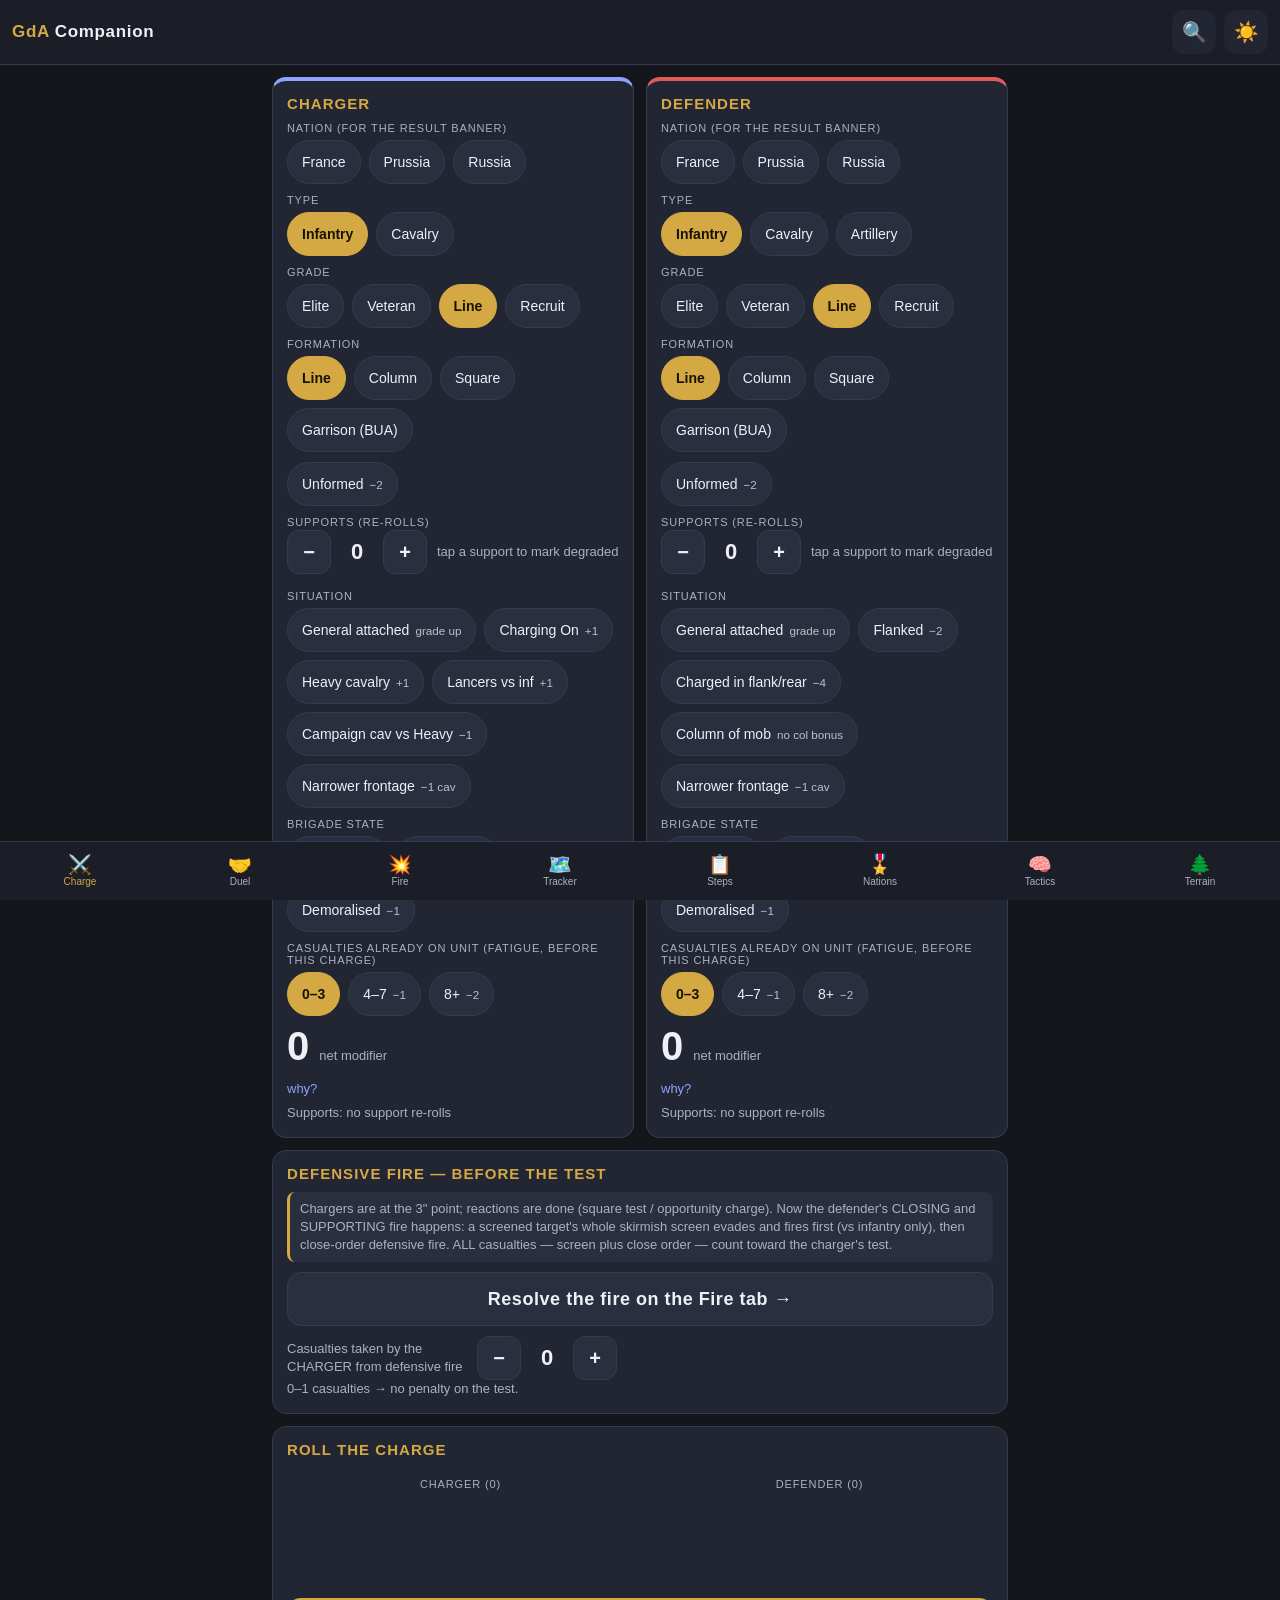
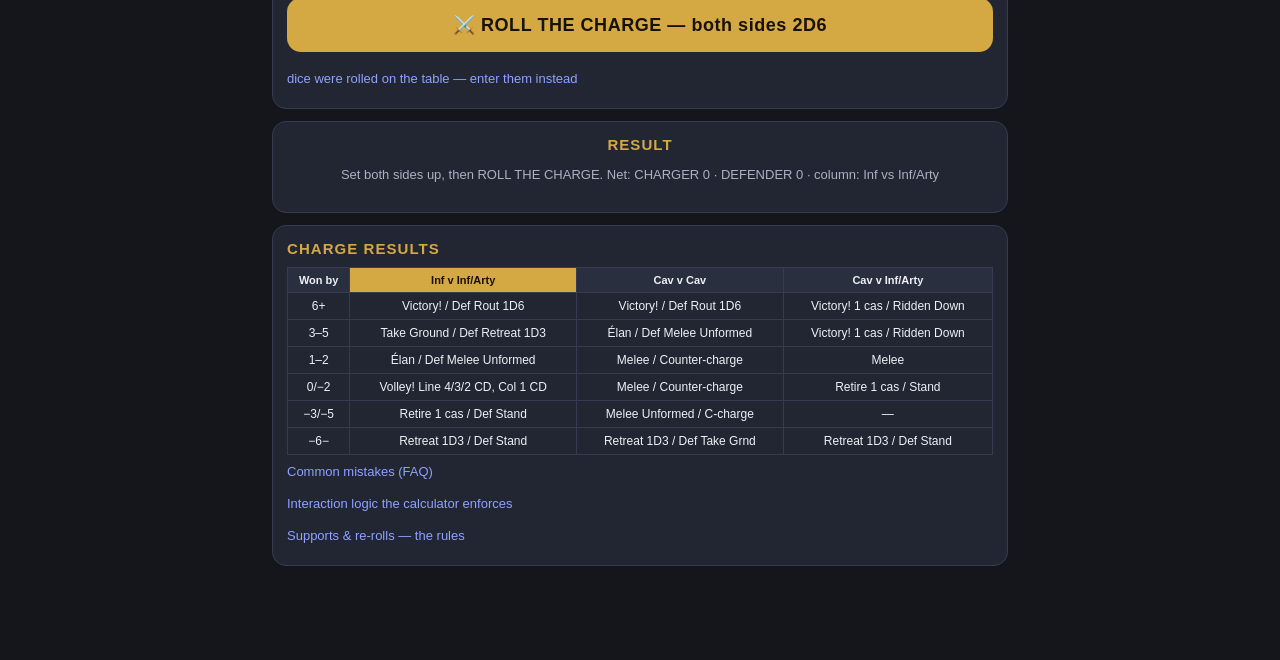
==== index.html @ 2d24d23c "Two explicit post-charge resets: SAME troops (fresh dice, setups kept - Charge On / echelon attacks)" ====
﻿<!DOCTYPE html>
<html lang="en" data-theme="dark">
<head>
<meta charset="utf-8">
<meta name="viewport" content="width=device-width, initial-scale=1, viewport-fit=cover, user-scalable=no">
<meta name="theme-color" content="#14161c">
<title>GdA Companion</title>
<link rel="stylesheet" href="css/app.css?v=11">
<link rel="manifest" href="manifest.webmanifest">
<link rel="apple-touch-icon" href="img/apple-touch-icon.png">
<link rel="icon" type="image/png" sizes="192x192" href="img/icon-192.png">
<meta name="apple-mobile-web-app-capable" content="yes">
<meta name="apple-mobile-web-app-status-bar-style" content="black-translucent">
<meta name="apple-mobile-web-app-title" content="GdA">
</head>
<body>
<header id="hdr">
  <h1><b>GdA</b> Companion</h1>
  <button id="searchbtn" class="iconbtn" aria-label="Search">🔍</button>
  <button id="themebtn" class="iconbtn" aria-label="Theme">☀️</button>
</header>

<main>
  <section class="tab" id="tab-charge"></section>
  <section class="tab" id="tab-rolloff"></section>
  <section class="tab" id="tab-fire"></section>
  <section class="tab" id="tab-tracker"></section>
  <section class="tab" id="tab-procedures"></section>
  <section class="tab" id="tab-nations"></section>
  <section class="tab" id="tab-tactics"></section>
  <section class="tab" id="tab-terrain"></section>
</main>

<nav id="tabbar" aria-label="Tabs"></nav>

<div id="searchpanel">
  <header>
    <input id="searchinput" type="search" placeholder="Search rules, tactics, terrain…" autocomplete="off">
    <button id="searchclose" class="iconbtn" aria-label="Close">✕</button>
  </header>
  <div id="searchresults"></div>
</div>

<div id="theatre"></div>

<script src="js/vendor/qrcode-gen.js?v=11"></script>
<script src="js/vendor/jsqr.js?v=11"></script>
<script src="js/data.js?v=11"></script>
<script src="scenarios/hochberg.js?v=11"></script>
<script src="js/app.js?v=11"></script>
<script src="js/pair.js?v=11"></script>
<script src="js/charge.js?v=11"></script>
<script src="js/melee.js?v=11"></script>
<script src="js/rolloff.js?v=11"></script>
<script src="js/fire.js?v=11"></script>
<script src="js/tracker.js?v=11"></script>
<script src="js/content.js?v=11"></script>
<script>
// PWA: offline cache + home-screen install. file:// has no SW support —
// the app still works there, just without the offline cache layer.
if ("serviceWorker" in navigator && location.protocol !== "file:") {
  window.addEventListener("load", () => navigator.serviceWorker.register("sw.js").catch(() => {}));
}
</script>
</body>
</html>
---- css/app.css ----
/* GdA Companion — phone-first, dark default, 44px touch targets */
:root {
  --bg: #14161c; --bg2: #1b1e27; --card: #222633; --card2: #2a2f40;
  --ink: #eef0f6; --ink2: #aab1c5; --line: #353b50;
  --accent: #d4a843; --accent2: #8ea2ff;
  --good: #58c98a; --bad: #e25b5b; --warn: #e2a64f;
  --fr: #4a6fd4; --al: #444; --ru: #2e8b57;
  --radius: 14px; --tabh: 58px;
}
[data-theme="light"] {
  --bg: #f2f1ec; --bg2: #e9e7df; --card: #ffffff; --card2: #f4f2ea;
  --ink: #23252c; --ink2: #5a5f70; --line: #d8d4c8;
  --accent: #9a7415; --accent2: #3650c4;
}
* { box-sizing: border-box; -webkit-tap-highlight-color: transparent; }
html, body { margin: 0; padding: 0; background: var(--bg); color: var(--ink);
  font-family: -apple-system, "Segoe UI", Roboto, Helvetica, Arial, sans-serif;
  font-size: 16px; overscroll-behavior: none; }
button { font: inherit; color: inherit; background: none; border: none; cursor: pointer; }

/* ---- header ---- */
#hdr { position: sticky; top: 0; z-index: 30; display: flex; align-items: center;
  gap: 8px; padding: 10px 12px; background: var(--bg2); border-bottom: 1px solid var(--line); }
#hdr h1 { font-size: 17px; margin: 0; flex: 1; letter-spacing: .04em; }
#hdr h1 b { color: var(--accent); }
.iconbtn { min-width: 44px; min-height: 44px; border-radius: 12px; display: flex;
  align-items: center; justify-content: center; font-size: 20px; background: var(--card); }
.iconbtn:active { transform: scale(.93); }

/* ---- tab bar ---- */
#tabbar { position: fixed; bottom: 0; left: 0; right: 0; z-index: 30; display: flex;
  background: var(--bg2); border-top: 1px solid var(--line);
  padding-bottom: env(safe-area-inset-bottom); overflow-x: auto; }
#tabbar button { flex: 1 0 12.5%; min-width: 46px; min-height: var(--tabh);
  display: flex; flex-direction: column; align-items: center; justify-content: center;
  gap: 2px; font-size: 10px; color: var(--ink2); }
#tabbar button .ti { font-size: 19px; line-height: 1; }
#tabbar button.on { color: var(--accent); }

/* ---- layout ---- */
main { padding: 12px 12px calc(var(--tabh) + 24px + env(safe-area-inset-bottom)); max-width: 760px; margin: 0 auto; }
.tab { display: none; }
.tab.on { display: block; animation: fadein .15s ease; }
@keyframes fadein { from { opacity: 0; transform: translateY(4px); } to { opacity: 1; } }

.card { background: var(--card); border: 1px solid var(--line); border-radius: var(--radius);
  padding: 14px; margin-bottom: 12px; }
.card h2 { margin: 0 0 10px; font-size: 15px; text-transform: uppercase; letter-spacing: .07em; color: var(--accent); }
.card h3 { margin: 12px 0 6px; font-size: 14px; }
.sub { color: var(--ink2); font-size: 13px; line-height: 1.45; }
.note { background: var(--card2); border-left: 3px solid var(--accent); border-radius: 8px;
  padding: 8px 10px; font-size: 13px; color: var(--ink2); margin: 8px 0; line-height: 1.4; }
.badge-verify { display: inline-block; background: var(--warn); color: #1c1505; font-size: 11px;
  font-weight: 700; border-radius: 7px; padding: 2px 7px; margin-left: 6px; vertical-align: middle; }

/* ---- chips ---- */
.chips { display: flex; flex-wrap: wrap; gap: 8px; margin: 6px 0 10px; }
.chip { min-height: 44px; padding: 8px 14px; border-radius: 999px; background: var(--card2);
  border: 1.5px solid var(--line); font-size: 14px; display: inline-flex; align-items: center; gap: 6px; }
.chip.on { background: var(--accent); border-color: var(--accent); color: #181203; font-weight: 700; }
.chip.neg.on { background: var(--bad); border-color: var(--bad); color: #fff; }
.chip small { opacity: .75; font-weight: 400; }
.grouplabel { font-size: 11px; text-transform: uppercase; letter-spacing: .08em; color: var(--ink2); margin: 10px 0 2px; }

/* ---- steppers ---- */
.step { display: inline-flex; align-items: center; gap: 4px; }
.step button { width: 44px; height: 44px; border-radius: 12px; background: var(--card2);
  border: 1.5px solid var(--line); font-size: 20px; font-weight: 700; }
.step button:active { transform: scale(.92); }
.step .v { min-width: 44px; text-align: center; font-size: 22px; font-weight: 800; font-variant-numeric: tabular-nums; }

/* ---- charge calc ---- */
.duelgrid { display: grid; grid-template-columns: 1fr; gap: 12px; }
@media (min-width: 640px) { .duelgrid { grid-template-columns: 1fr 1fr; } }
.sidecard { border-top: 4px solid var(--accent2); }
.sidecard.def { border-top-color: var(--bad); }
.netmod { font-size: 40px; font-weight: 900; font-variant-numeric: tabular-nums; line-height: 1; }
.netrow { display: flex; align-items: baseline; gap: 10px; margin: 6px 0; }
.whylist { font-size: 13px; color: var(--ink2); margin: 4px 0 0; padding-left: 0; list-style: none; }
.whylist li { display: flex; justify-content: space-between; gap: 8px; padding: 3px 0; border-bottom: 1px dashed var(--line); }
.whylist li b { font-variant-numeric: tabular-nums; }
details summary { cursor: pointer; min-height: 32px; display: flex; align-items: center; font-size: 13px; color: var(--accent2); }

.resultpanel { text-align: center; }
.bigdiff { font-size: 52px; font-weight: 900; line-height: 1.05; }
.outcome { font-size: 21px; font-weight: 800; margin: 8px 0; line-height: 1.3; }
.outcome.good { color: var(--good); } .outcome.bad { color: var(--bad); }

/* charge results table */
table.cr { width: 100%; border-collapse: collapse; font-size: 12px; }
table.cr th, table.cr td { border: 1px solid var(--line); padding: 6px 4px; text-align: center; }
table.cr th { background: var(--card2); font-size: 11px; }
table.cr td.hl, table.cr th.hl { background: var(--accent); color: #181203; font-weight: 800; }
table.cr tr.hl td { background: var(--card2); }
table.cr tr.hl td.hl { background: var(--accent); }

/* ---- wheels (scroll-snap pickers) ---- */
.wheelrow { display: flex; gap: 10px; flex-wrap: wrap; }
.wheelbox { text-align: center; }
.wheelbox .wl { font-size: 11px; color: var(--ink2); text-transform: uppercase; letter-spacing: .06em; margin-bottom: 4px; }
.wheel { height: 132px; width: 76px; overflow-y: auto; scroll-snap-type: y mandatory;
  border: 1.5px solid var(--line); border-radius: 12px; background: var(--card2);
  position: relative; scrollbar-width: none; }
.wheel::-webkit-scrollbar { display: none; }
.wheel .pad { height: 44px; }
.wheel .opt { height: 44px; display: flex; align-items: center; justify-content: center;
  scroll-snap-align: center; font-size: 19px; font-weight: 700; color: var(--ink2); font-variant-numeric: tabular-nums; }
.wheelbox .sel { margin-top: 4px; font-weight: 800; color: var(--accent); }
.wheelwrap { position: relative; }
.wheelwrap::after { content: ""; position: absolute; left: 4px; right: 4px; top: 44px; height: 44px;
  border-top: 1.5px solid var(--accent); border-bottom: 1.5px solid var(--accent);
  border-radius: 6px; pointer-events: none; opacity: .55; }

/* ---- dice ---- */
.dicepair { display: flex; gap: 18px; justify-content: center; perspective: 700px; min-height: 80px; align-items: center; }
.die { width: 64px; height: 64px; position: relative; transform-style: preserve-3d;
  transition: transform .55s cubic-bezier(.2, .85, .3, 1.15); }
.die .face { position: absolute; width: 64px; height: 64px; background: #f6f3ea; border-radius: 12px;
  border: 1px solid #c9c2ad; display: grid; grid-template: repeat(3, 1fr) / repeat(3, 1fr); padding: 9px; }
.die.red .face { background: #b03434; border-color: #7d1f1f; }
.die .pip { width: 11px; height: 11px; border-radius: 50%; background: #23252c; place-self: center; }
.die.red .pip { background: #fff; }
.die .f1 { transform: rotateY(0deg) translateZ(32px); }
.die .f2 { transform: rotateY(90deg) translateZ(32px); }
.die .f3 { transform: rotateX(90deg) translateZ(32px); }
.die .f4 { transform: rotateX(-90deg) translateZ(32px); }
.die .f5 { transform: rotateY(-90deg) translateZ(32px); }
.die .f6 { transform: rotateY(180deg) translateZ(32px); }
.die.rrmark::after { content: "−1"; position: absolute; top: -10px; right: -10px; background: var(--bad);
  color: #fff; font-size: 11px; font-weight: 800; border-radius: 8px; padding: 1px 5px; z-index: 2; }

.totalbig { font-size: 56px; font-weight: 900; text-align: center; font-variant-numeric: tabular-nums; line-height: 1; }
.totalsub { text-align: center; color: var(--ink2); font-size: 13px; }

.token { display: inline-flex; align-items: center; gap: 5px; min-height: 44px; padding: 6px 12px;
  border-radius: 12px; background: var(--card2); border: 1.5px dashed var(--accent); font-size: 13px; font-weight: 700; }
.token.spent { opacity: .35; border-style: solid; text-decoration: line-through; }
.token .mini { width: 18px; height: 18px; border-radius: 4px; background: #f6f3ea; border: 1px solid #c9c2ad; }

.bigbtn { display: block; width: 100%; min-height: 54px; border-radius: var(--radius); font-size: 18px;
  font-weight: 800; background: var(--accent); color: #181203; margin: 10px 0; letter-spacing: .03em; }
.bigbtn:active { transform: scale(.98); }
.bigbtn.alt { background: var(--card2); color: var(--ink); border: 1.5px solid var(--line); }
.bigbtn.danger { background: var(--bad); color: #fff; }
.bigbtn[disabled] { opacity: .4; }

/* segmented */
.seg { display: flex; gap: 6px; flex-wrap: wrap; margin: 8px 0; }
.seg button { flex: 1 1 auto; min-height: 48px; border-radius: 12px; background: var(--card2);
  border: 1.5px solid var(--line); font-size: 13px; font-weight: 700; padding: 4px 8px; }
.seg button.on { background: var(--accent2); border-color: var(--accent2); color: #fff; }

/* ---- theatre overlay ---- */
#theatre { position: fixed; inset: 0; z-index: 60; background: rgba(10, 11, 16, .94);
  display: none; align-items: center; justify-content: center; padding: 18px; }
#theatre.on { display: flex; }
.theatrecard { max-width: 430px; width: 100%; text-align: center; background: var(--card);
  border: 1px solid var(--line); border-radius: 20px; padding: 22px 16px; max-height: 92vh; overflow-y: auto; }
.theatrecard .burst { width: 190px; height: 190px; margin: 0 auto; border-radius: 50%;
  display: flex; align-items: center; justify-content: center;
  background: radial-gradient(circle, var(--burst, #4a6fd4) 0%, transparent 70%); }
.theatrecard svg { width: 150px; height: 150px; }
.vbanner { font-size: 34px; font-weight: 900; letter-spacing: .05em; margin: 8px 0 2px; }
.vbanner.win { color: var(--good); } .vbanner.lose { color: var(--bad); }
.vresult { font-size: 19px; font-weight: 800; margin: 10px 0; line-height: 1.35; }

/* ---- tracker ---- */
.turnrow { display: flex; align-items: center; justify-content: space-between; gap: 8px; }
.turnnum { font-size: 46px; font-weight: 900; font-variant-numeric: tabular-nums; }
.trigbanner { background: var(--accent); color: #181203; font-weight: 800; border-radius: 10px;
  padding: 10px 12px; margin: 10px 0; font-size: 14px; line-height: 1.35; }
.trigbanner.flash { animation: flash 1s ease infinite alternate; }
@keyframes flash { from { opacity: 1; } to { opacity: .55; } }
.tally { display: flex; align-items: center; gap: 10px; }
.tally .num { font-size: 40px; font-weight: 900; min-width: 60px; text-align: center; font-variant-numeric: tabular-nums; }
.tally .num.warn { color: var(--warn); } .tally .num.danger { color: var(--bad); }
.pip-cais { width: 26px; height: 26px; border-radius: 50%; border: 2px solid var(--accent); display: inline-block; margin-right: 6px; }
.pip-cais.spent { background: var(--accent); opacity: .35; }
.objcard { border-left: 4px solid var(--line); }
.objcard.French { border-left-color: var(--fr); }
.objcard.Allied { border-left-color: var(--good); }
.objcard.Contested { border-left-color: var(--warn); }

/* walker */
.walkstep { min-height: 120px; }
.walkstep .sn { color: var(--accent); font-weight: 800; font-size: 12px; letter-spacing: .08em; }
.walkstep h3 { font-size: 19px; margin: 6px 0; }
.walkerr { background: rgba(226, 91, 91, .12); border-left: 3px solid var(--bad); border-radius: 8px;
  padding: 8px 10px; font-size: 13px; margin-top: 8px; }
.walkerr b { color: var(--bad); }

table.ft { width: 100%; border-collapse: collapse; font-size: 13px; margin: 8px 0; }
table.ft th, table.ft td { border: 1px solid var(--line); padding: 7px 4px; text-align: center; }
table.ft th { background: var(--card2); }
td.r-Obey { color: var(--good); font-weight: 700; }
td.r-Rally { color: var(--accent2); font-weight: 700; }
td.r-Retire { color: var(--warn); font-weight: 700; }
td.r-Sauve { color: var(--bad); font-weight: 800; }

/* search */
#searchpanel { position: fixed; inset: 0; z-index: 50; background: var(--bg); display: none; flex-direction: column; }
#searchpanel.on { display: flex; }
#searchpanel header { display: flex; gap: 8px; padding: 10px 12px; background: var(--bg2); border-bottom: 1px solid var(--line); }
#searchpanel input { flex: 1; min-height: 44px; border-radius: 12px; border: 1.5px solid var(--line);
  background: var(--card); color: var(--ink); padding: 0 14px; font-size: 16px; }
#searchresults { overflow-y: auto; padding: 12px; }
.sres { display: block; width: 100%; text-align: left; background: var(--card); border: 1px solid var(--line);
  border-radius: 12px; padding: 12px; margin-bottom: 8px; }
.sres .where { font-size: 11px; color: var(--accent); text-transform: uppercase; letter-spacing: .07em; }
.sres mark { background: var(--accent); color: #181203; border-radius: 3px; padding: 0 2px; }

.hl-card { animation: hlc 1.6s ease 2; }
@keyframes hlc { 0%, 100% { box-shadow: none; } 40% { box-shadow: 0 0 0 3px var(--accent); } }

.logrow { font-size: 13px; border-bottom: 1px dashed var(--line); padding: 8px 0; }
.logrow .lr-dice { font-weight: 800; font-variant-numeric: tabular-nums; }
.logrow.voided { opacity: .45; text-decoration: line-through; }

.flagrow { display: flex; align-items: center; gap: 10px; min-height: 44px; }
.toggle { width: 52px; height: 30px; border-radius: 999px; background: var(--card2);
  border: 1.5px solid var(--line); position: relative; flex: 0 0 auto; }
.toggle::after { content: ""; position: absolute; top: 2px; left: 2px; width: 22px; height: 22px;
  border-radius: 50%; background: var(--ink2); transition: left .15s; }
.toggle.on { background: var(--accent); border-color: var(--accent); }
.toggle.on::after { left: 26px; background: #181203; }
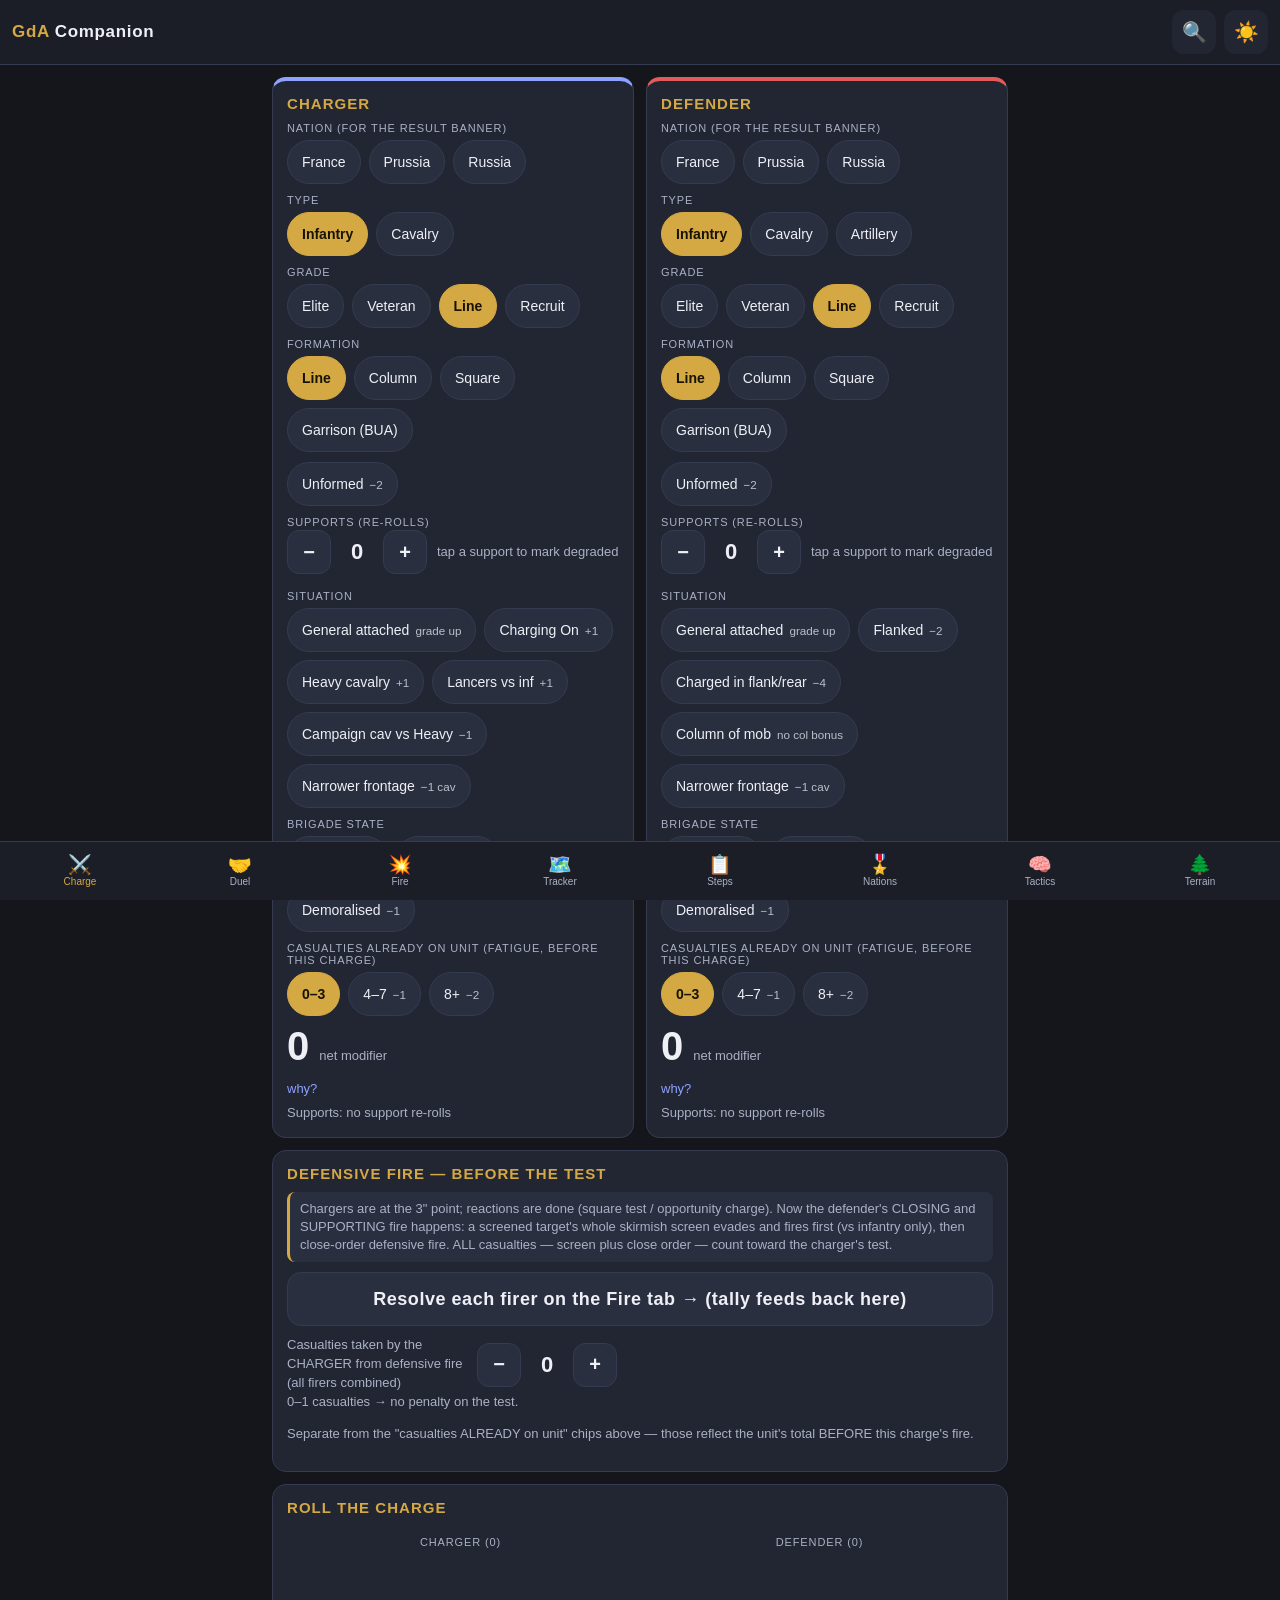
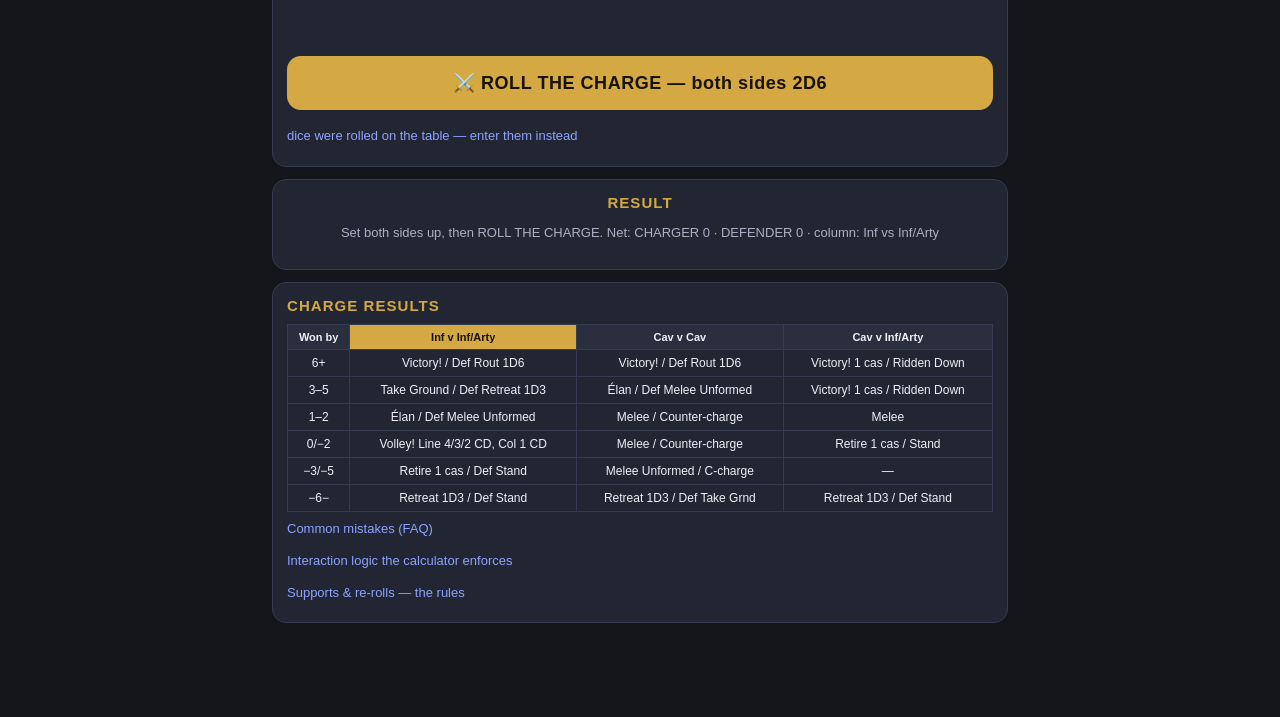
==== commit 3298398d: "Defensive-fire tally (Andy): each firer's volley (closing infantry, supporting battery, skirmishers)" ====
--- a/index.html
+++ b/index.html
@@ -5,7 +5,7 @@
 <meta name="viewport" content="width=device-width, initial-scale=1, viewport-fit=cover, user-scalable=no">
 <meta name="theme-color" content="#14161c">
 <title>GdA Companion</title>
-<link rel="stylesheet" href="css/app.css?v=11">
+<link rel="stylesheet" href="css/app.css?v=14">
 <link rel="manifest" href="manifest.webmanifest">
 <link rel="apple-touch-icon" href="img/apple-touch-icon.png">
 <link rel="icon" type="image/png" sizes="192x192" href="img/icon-192.png">
@@ -43,18 +43,18 @@
 
 <div id="theatre"></div>
 
-<script src="js/vendor/qrcode-gen.js?v=11"></script>
-<script src="js/vendor/jsqr.js?v=11"></script>
-<script src="js/data.js?v=11"></script>
-<script src="scenarios/hochberg.js?v=11"></script>
-<script src="js/app.js?v=11"></script>
-<script src="js/pair.js?v=11"></script>
-<script src="js/charge.js?v=11"></script>
-<script src="js/melee.js?v=11"></script>
-<script src="js/rolloff.js?v=11"></script>
-<script src="js/fire.js?v=11"></script>
-<script src="js/tracker.js?v=11"></script>
-<script src="js/content.js?v=11"></script>
+<script src="js/vendor/qrcode-gen.js?v=14"></script>
+<script src="js/vendor/jsqr.js?v=14"></script>
+<script src="js/data.js?v=14"></script>
+<script src="scenarios/hochberg.js?v=14"></script>
+<script src="js/app.js?v=14"></script>
+<script src="js/pair.js?v=14"></script>
+<script src="js/charge.js?v=14"></script>
+<script src="js/melee.js?v=14"></script>
+<script src="js/rolloff.js?v=14"></script>
+<script src="js/fire.js?v=14"></script>
+<script src="js/tracker.js?v=14"></script>
+<script src="js/content.js?v=14"></script>
 <script>
 // PWA: offline cache + home-screen install. file:// has no SW support —
 // the app still works there, just without the offline cache layer.
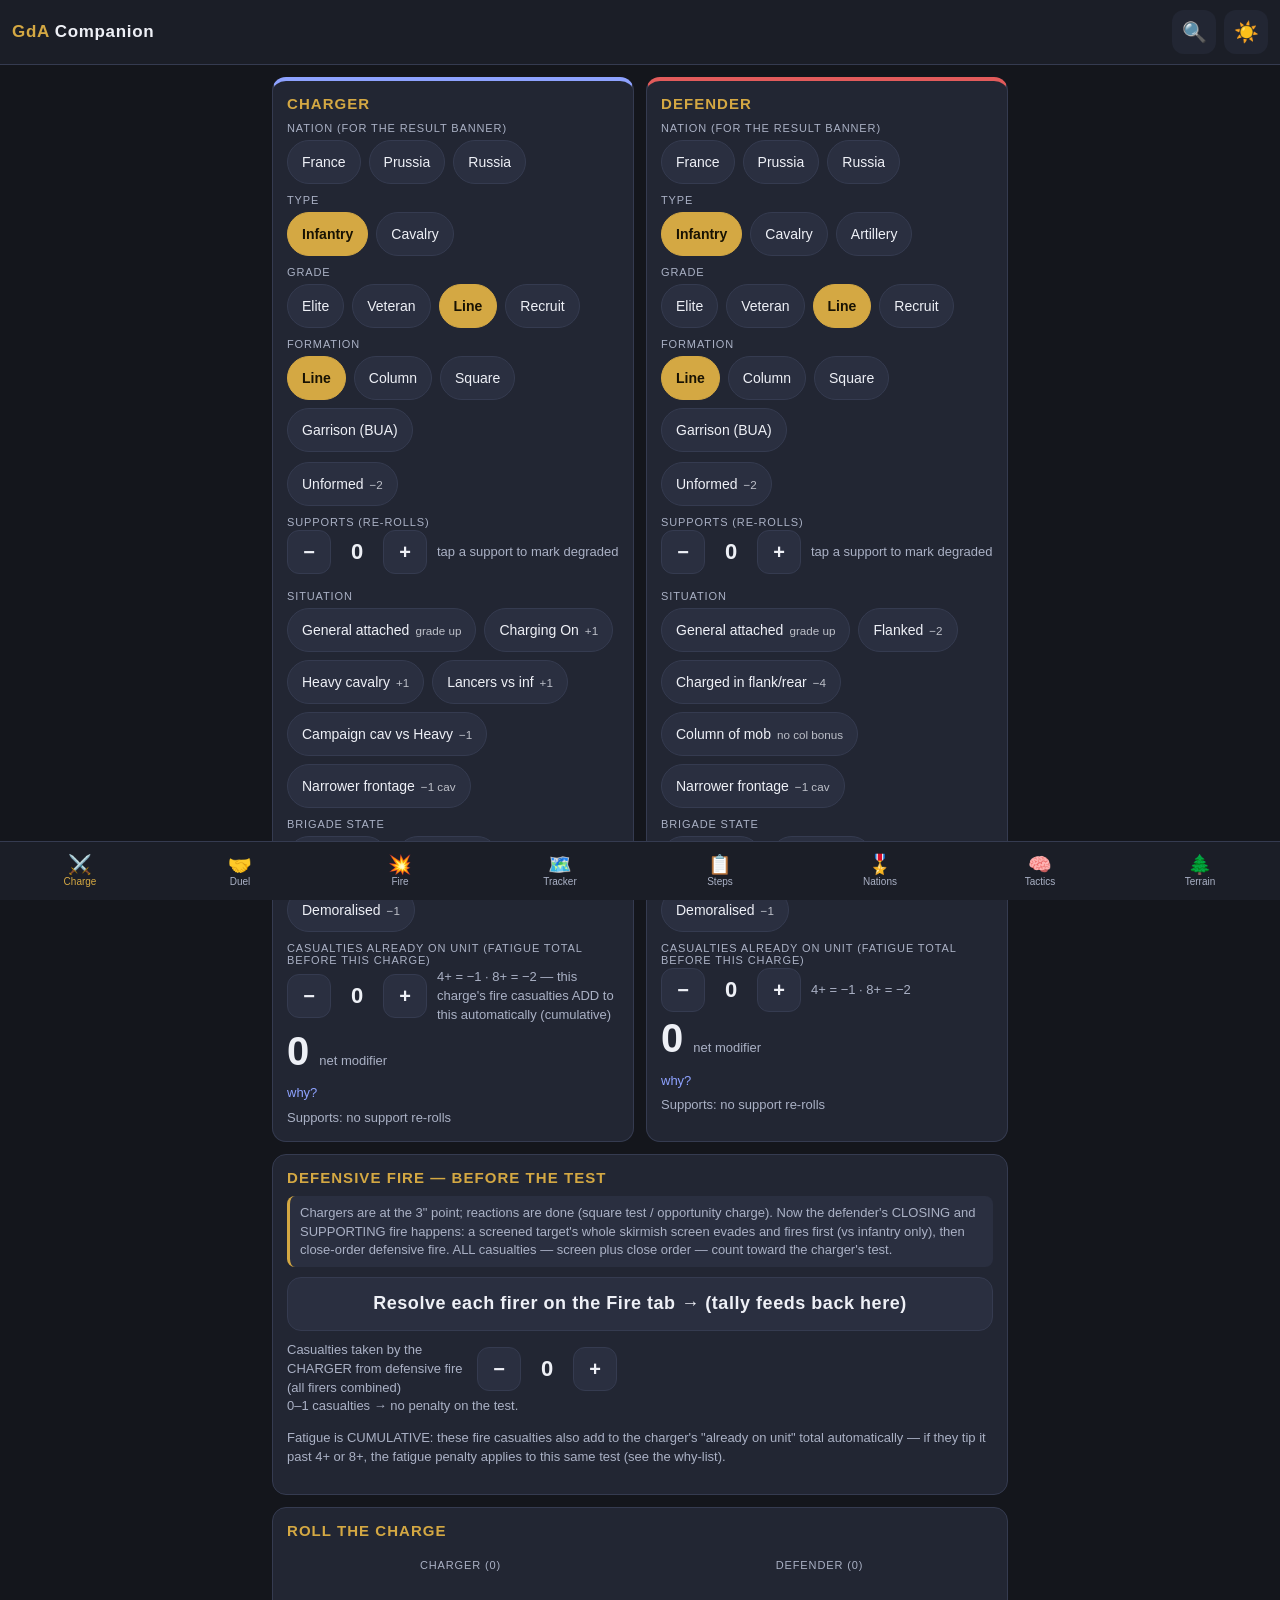
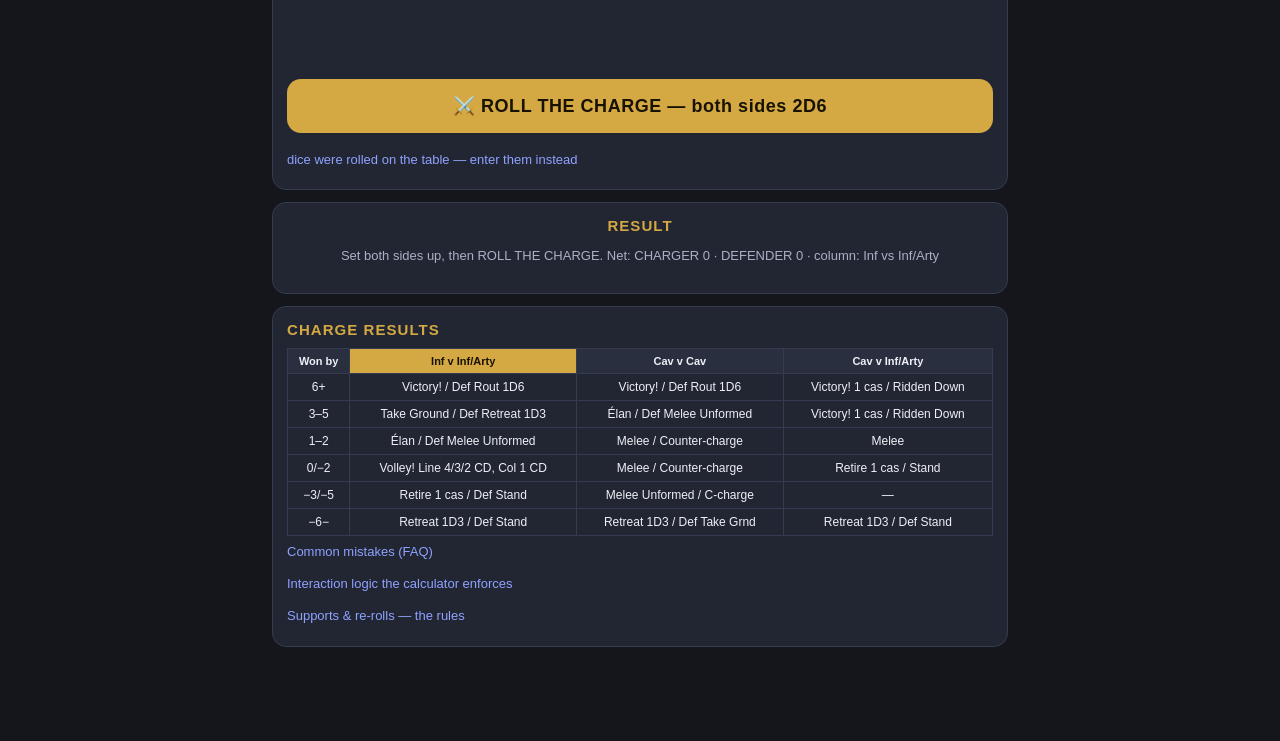
==== commit a22380e8: "Cumulative fatigue (Andy's ruling): 'casualties already on unit' is now a number, and the charger's " ====
--- a/index.html
+++ b/index.html
@@ -5,7 +5,7 @@
 <meta name="viewport" content="width=device-width, initial-scale=1, viewport-fit=cover, user-scalable=no">
 <meta name="theme-color" content="#14161c">
 <title>GdA Companion</title>
-<link rel="stylesheet" href="css/app.css?v=14">
+<link rel="stylesheet" href="css/app.css?v=15">
 <link rel="manifest" href="manifest.webmanifest">
 <link rel="apple-touch-icon" href="img/apple-touch-icon.png">
 <link rel="icon" type="image/png" sizes="192x192" href="img/icon-192.png">
@@ -43,18 +43,18 @@
 
 <div id="theatre"></div>
 
-<script src="js/vendor/qrcode-gen.js?v=14"></script>
-<script src="js/vendor/jsqr.js?v=14"></script>
-<script src="js/data.js?v=14"></script>
-<script src="scenarios/hochberg.js?v=14"></script>
-<script src="js/app.js?v=14"></script>
-<script src="js/pair.js?v=14"></script>
-<script src="js/charge.js?v=14"></script>
-<script src="js/melee.js?v=14"></script>
-<script src="js/rolloff.js?v=14"></script>
-<script src="js/fire.js?v=14"></script>
-<script src="js/tracker.js?v=14"></script>
-<script src="js/content.js?v=14"></script>
+<script src="js/vendor/qrcode-gen.js?v=15"></script>
+<script src="js/vendor/jsqr.js?v=15"></script>
+<script src="js/data.js?v=15"></script>
+<script src="scenarios/hochberg.js?v=15"></script>
+<script src="js/app.js?v=15"></script>
+<script src="js/pair.js?v=15"></script>
+<script src="js/charge.js?v=15"></script>
+<script src="js/melee.js?v=15"></script>
+<script src="js/rolloff.js?v=15"></script>
+<script src="js/fire.js?v=15"></script>
+<script src="js/tracker.js?v=15"></script>
+<script src="js/content.js?v=15"></script>
 <script>
 // PWA: offline cache + home-screen install. file:// has no SW support —
 // the app still works there, just without the offline cache layer.
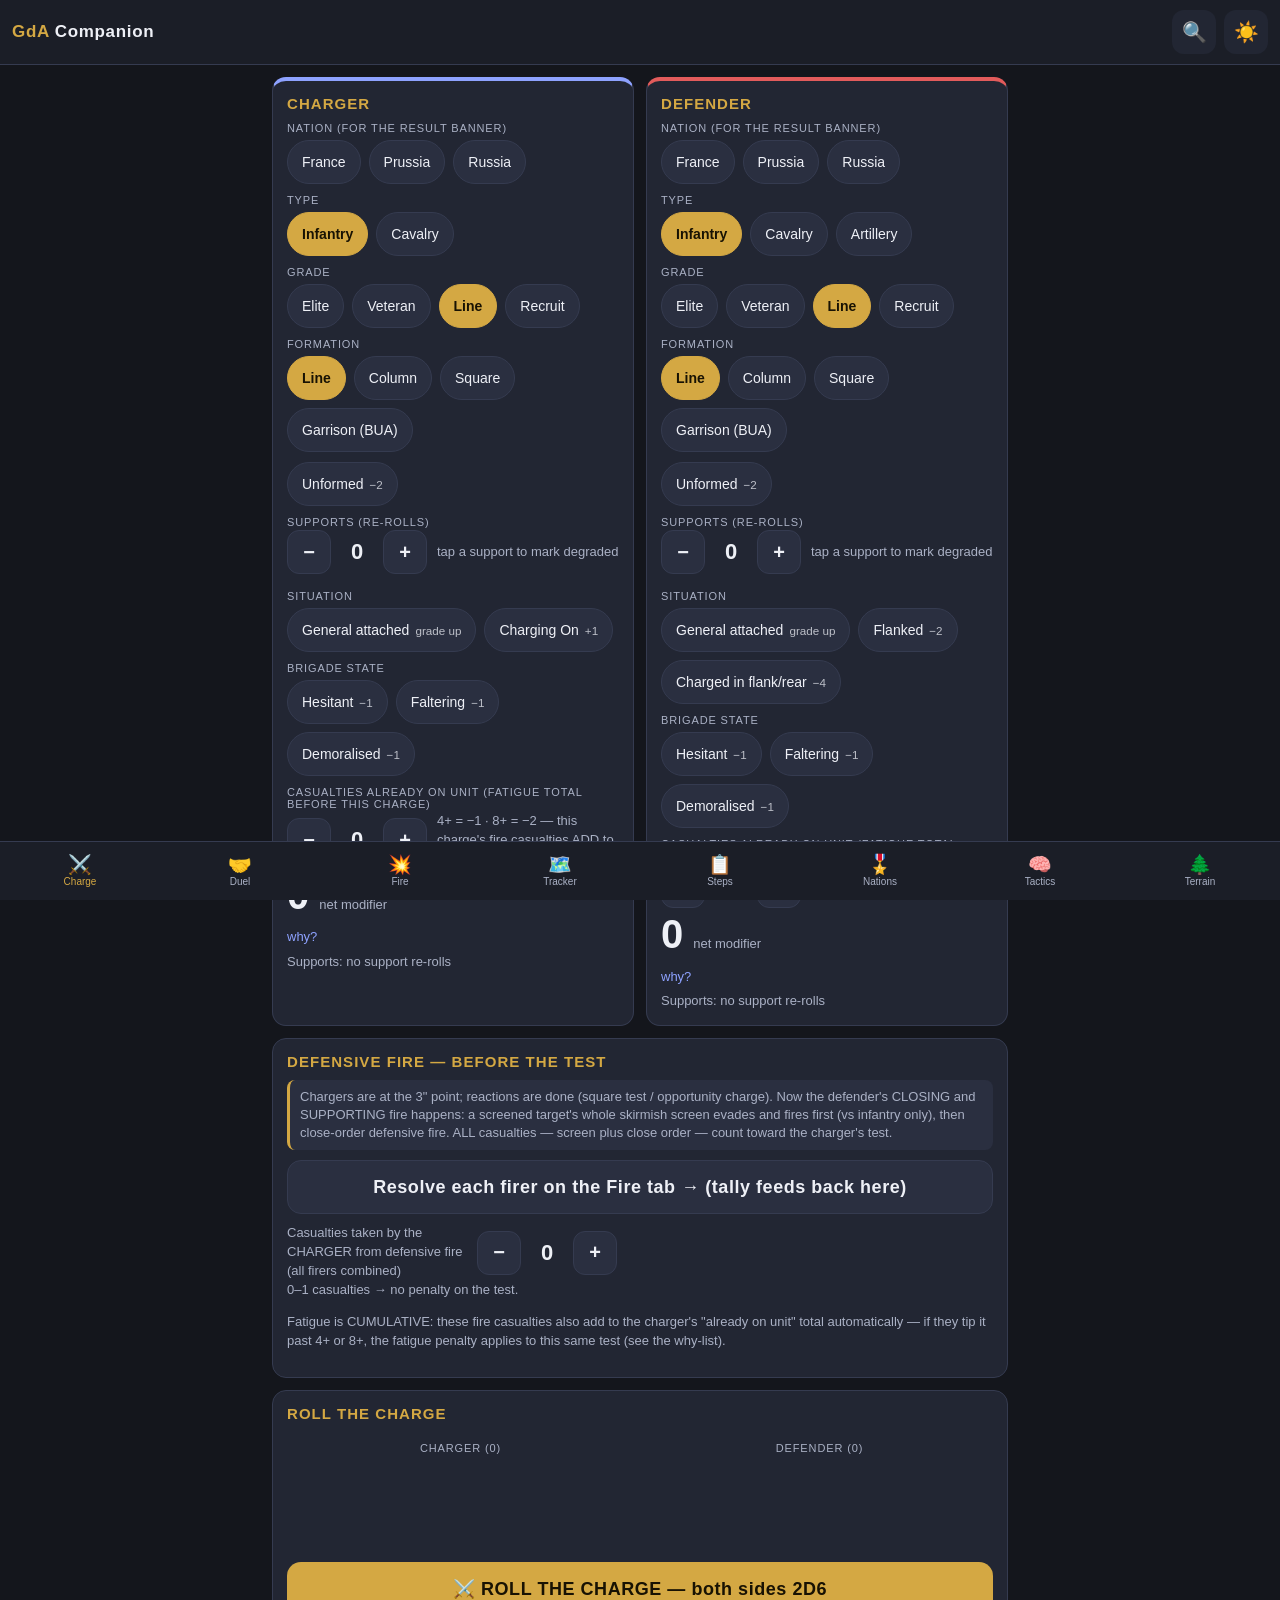
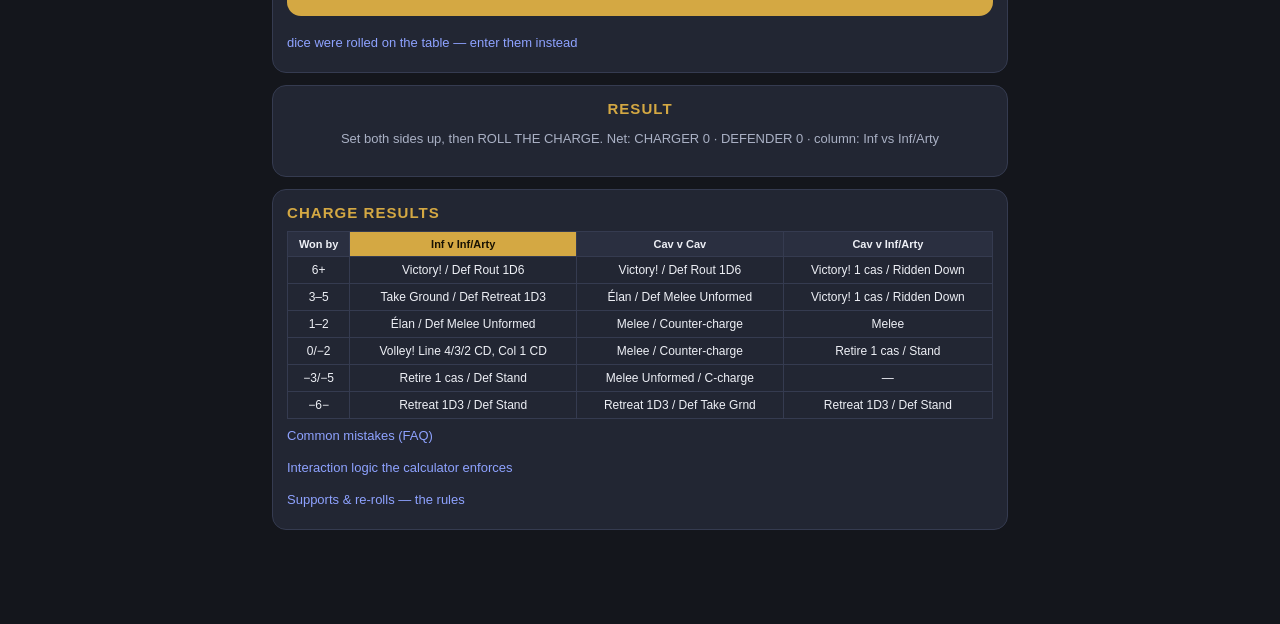
==== commit b6ff7529: "Ease-of-use pass + fill rule gaps from the rulebook PDF (v19) Goal (Andy): make reaching conclusions" ====
--- a/index.html
+++ b/index.html
@@ -5,7 +5,7 @@
 <meta name="viewport" content="width=device-width, initial-scale=1, viewport-fit=cover, user-scalable=no">
 <meta name="theme-color" content="#14161c">
 <title>GdA Companion</title>
-<link rel="stylesheet" href="css/app.css?v=15">
+<link rel="stylesheet" href="css/app.css?v=19">
 <link rel="manifest" href="manifest.webmanifest">
 <link rel="apple-touch-icon" href="img/apple-touch-icon.png">
 <link rel="icon" type="image/png" sizes="192x192" href="img/icon-192.png">
@@ -43,18 +43,18 @@
 
 <div id="theatre"></div>
 
-<script src="js/vendor/qrcode-gen.js?v=15"></script>
-<script src="js/vendor/jsqr.js?v=15"></script>
-<script src="js/data.js?v=15"></script>
-<script src="scenarios/hochberg.js?v=15"></script>
-<script src="js/app.js?v=15"></script>
-<script src="js/pair.js?v=15"></script>
-<script src="js/charge.js?v=15"></script>
-<script src="js/melee.js?v=15"></script>
-<script src="js/rolloff.js?v=15"></script>
-<script src="js/fire.js?v=15"></script>
-<script src="js/tracker.js?v=15"></script>
-<script src="js/content.js?v=15"></script>
+<script src="js/vendor/qrcode-gen.js?v=19"></script>
+<script src="js/vendor/jsqr.js?v=19"></script>
+<script src="js/data.js?v=19"></script>
+<script src="scenarios/hochberg.js?v=19"></script>
+<script src="js/app.js?v=19"></script>
+<script src="js/pair.js?v=19"></script>
+<script src="js/charge.js?v=19"></script>
+<script src="js/melee.js?v=19"></script>
+<script src="js/rolloff.js?v=19"></script>
+<script src="js/fire.js?v=19"></script>
+<script src="js/tracker.js?v=19"></script>
+<script src="js/content.js?v=19"></script>
 <script>
 // PWA: offline cache + home-screen install. file:// has no SW support —
 // the app still works there, just without the offline cache layer.
